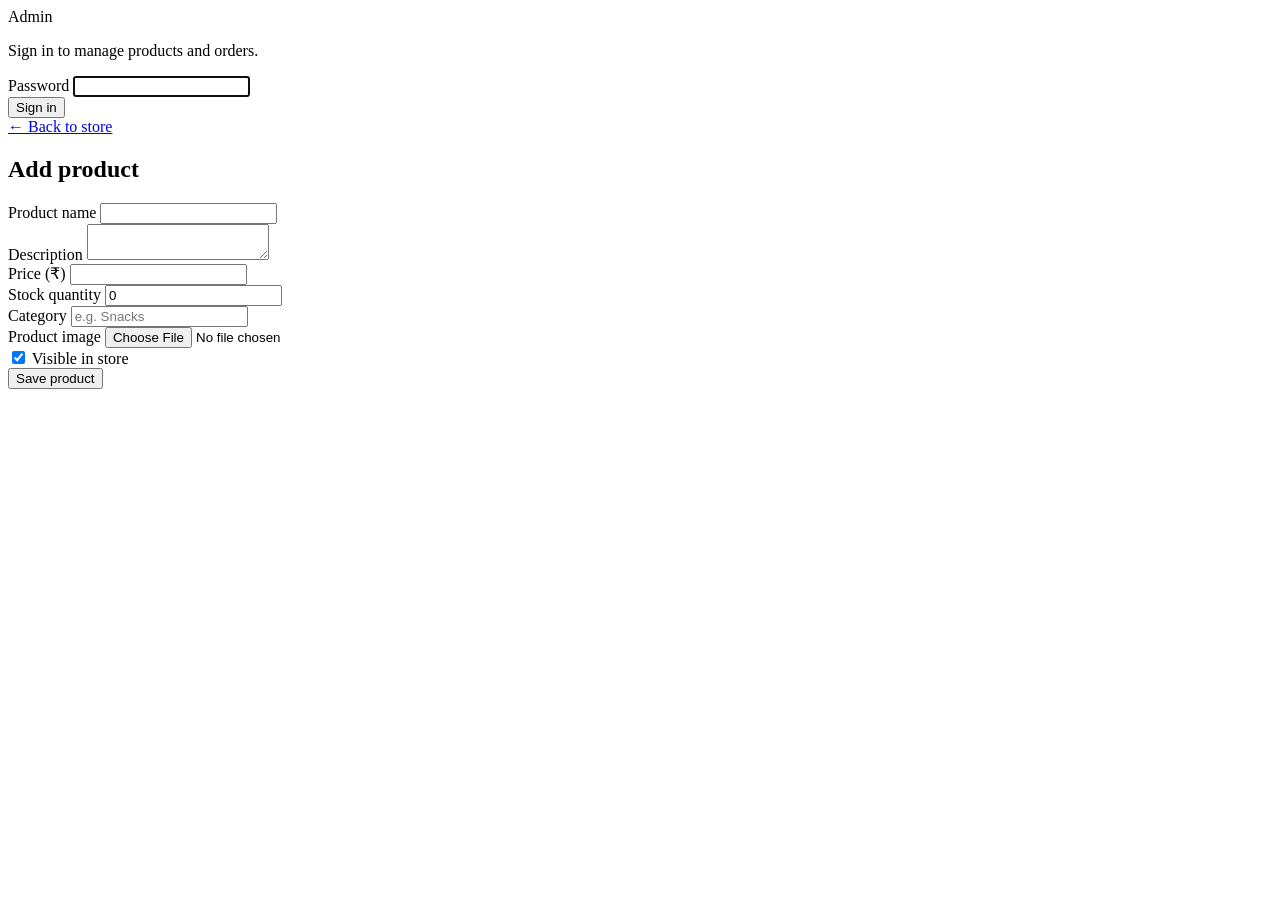
==== admin.html @ d1e8a43c "Add files via upload" ====
<!DOCTYPE html>
<html lang="en">
<head>
<meta charset="UTF-8">
<meta name="viewport" content="width=device-width, initial-scale=1.0">
<title>Admin — Ledger & Co.</title>
<link rel="stylesheet" href="assets/css/style.css">
<link rel="stylesheet" href="assets/css/admin.css">
</head>
<body class="admin-body">

<!-- Login screen -->
<div class="login-screen" id="loginScreen">
  <div class="login-card">
    <span class="login-mark">Admin</span>
    <p class="login-sub">Sign in to manage products and orders.</p>
    <div class="form-error" id="loginError"></div>
    <form id="loginForm">
      <div class="field">
        <label for="adminPassword">Password</label>
        <input type="password" id="adminPassword" required autofocus>
      </div>
      <button type="submit" class="checkout-btn" id="loginBtn">Sign in</button>
    </form>
    <a class="back-link" href="index.html">&larr; Back to store</a>
  </div>
</div>

<!-- Admin dashboard -->
<div class="admin-wrap" id="adminWrap" style="display:none;">
  <header class="admin-header">
    <div class="container admin-header-inner">
      <span class="brand-mark">Admin panel</span>
      <div class="admin-header-actions">
        <a href="index.html" target="_blank" class="ghost-btn">View store</a>
        <button class="ghost-btn" id="logoutBtn">Log out</button>
      </div>
    </div>
  </header>

  <nav class="admin-tabs container">
    <button class="tab-btn active" data-tab="products">Products</button>
    <button class="tab-btn" data-tab="orders">Orders</button>
  </nav>

  <main class="container admin-main">

    <!-- Products tab -->
    <section id="tab-products" class="tab-panel active">
      <div class="panel-head">
        <h2>Products</h2>
        <button class="primary-btn" id="newProductBtn">+ Add product</button>
      </div>
      <div id="productsTableWrap">
        <div class="loading-state">Loading products…</div>
      </div>
    </section>

    <!-- Orders tab -->
    <section id="tab-orders" class="tab-panel">
      <div class="panel-head">
        <h2>Orders</h2>
        <div class="stats-row" id="orderStats"></div>
      </div>
      <div id="ordersTableWrap">
        <div class="loading-state">Loading orders…</div>
      </div>
    </section>

  </main>
</div>

<!-- Product editor modal -->
<div class="modal" id="productModal">
  <div class="modal-card">
    <h2 id="productModalTitle">Add product</h2>
    <div class="form-error" id="productError"></div>
    <form id="productForm">
      <input type="hidden" id="prodId">
      <div class="field">
        <label for="prodName">Product name</label>
        <input type="text" id="prodName" required>
      </div>
      <div class="field">
        <label for="prodDescription">Description</label>
        <textarea id="prodDescription" rows="2"></textarea>
      </div>
      <div class="field-row">
        <div class="field">
          <label for="prodPrice">Price (₹)</label>
          <input type="number" id="prodPrice" min="0" step="0.01" required>
        </div>
        <div class="field">
          <label for="prodStock">Stock quantity</label>
          <input type="number" id="prodStock" min="0" step="1" value="0" required>
        </div>
      </div>
      <div class="field">
        <label for="prodCategory">Category</label>
        <input type="text" id="prodCategory" placeholder="e.g. Snacks">
      </div>
      <div class="field">
        <label for="prodImage">Product image</label>
        <input type="file" id="prodImage" accept="image/*">
        <div id="imagePreviewWrap"></div>
      </div>
      <div class="field checkbox-field">
        <label><input type="checkbox" id="prodActive" checked> Visible in store</label>
      </div>
      <button type="submit" class="checkout-btn" id="saveProductBtn">Save product</button>
    </form>
  </div>
</div>

<div class="toast" id="toast"></div>

<script src="assets/js/config.js"></script>
<script src="assets/js/api.js"></script>
<script src="assets/js/admin.js"></script>
</body>
</html>
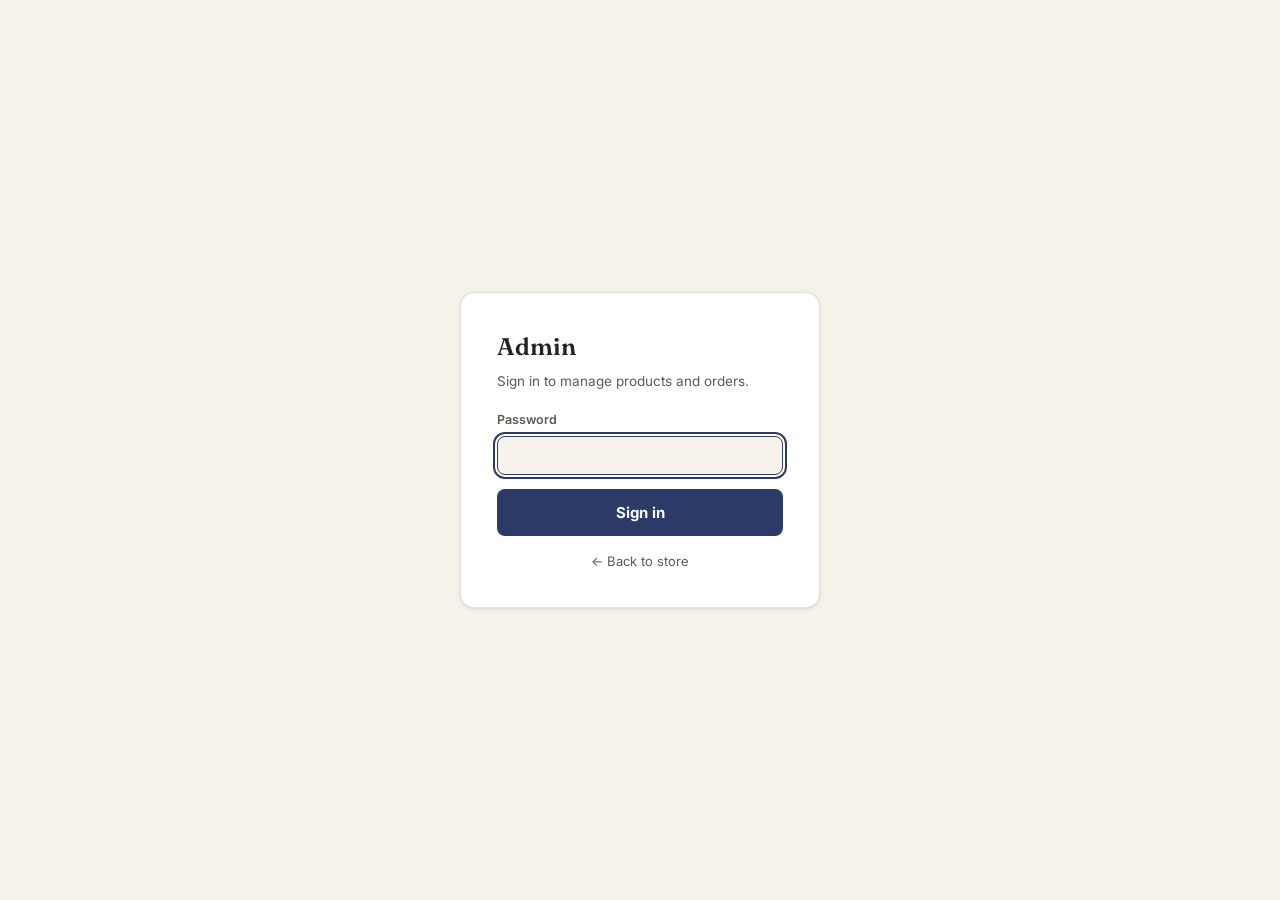
==== commit b8377701: "admin.html" ====
--- a/admin.html
+++ b/admin.html
@@ -3,7 +3,7 @@
 <head>
 <meta charset="UTF-8">
 <meta name="viewport" content="width=device-width, initial-scale=1.0">
-<title>Admin — Ledger & Co.</title>
+<title>MS-Shoppy</title>
 <link rel="stylesheet" href="assets/css/style.css">
 <link rel="stylesheet" href="assets/css/admin.css">
 </head>
--- a/assets/css/style.css
+++ b/assets/css/style.css
@@ -0,0 +1,698 @@
+@import url('https://fonts.googleapis.com/css2?family=Fraunces:opsz,wght@9..144,400;9..144,500;9..144,600;9..144,700&family=Inter:wght@400;500;600;700&family=IBM+Plex+Mono:wght@400;500&display=swap');
+
+:root {
+  --paper: #F7F3EA;
+  --paper-raised: #FFFFFF;
+  --ink: #20241F;
+  --ink-soft: #5B5B52;
+  --indigo: #2B3A67;
+  --indigo-deep: #1D2947;
+  --marigold: #E8963A;
+  --marigold-deep: #C97A22;
+  --sage: #6F8F6B;
+  --terracotta: #B4532A;
+  --line: rgba(32, 36, 31, 0.14);
+
+  --font-display: 'Fraunces', serif;
+  --font-body: 'Inter', sans-serif;
+  --font-mono: 'IBM Plex Mono', monospace;
+
+  --radius: 10px;
+  --shadow: 0 2px 10px rgba(32, 36, 31, 0.06), 0 1px 2px rgba(32, 36, 31, 0.08);
+  --shadow-lift: 0 12px 30px rgba(32, 36, 31, 0.14);
+}
+
+* { box-sizing: border-box; }
+
+html { scroll-behavior: smooth; }
+
+body {
+  margin: 0;
+  background: var(--paper);
+  color: var(--ink);
+  font-family: var(--font-body);
+  line-height: 1.5;
+  -webkit-font-smoothing: antialiased;
+}
+
+img { max-width: 100%; display: block; }
+
+a { color: inherit; }
+
+button {
+  font-family: inherit;
+  cursor: pointer;
+  border: none;
+}
+
+:focus-visible {
+  outline: 2px solid var(--indigo);
+  outline-offset: 2px;
+}
+
+.container {
+  max-width: 1180px;
+  margin: 0 auto;
+  padding: 0 24px;
+}
+
+/* ---------- Header ---------- */
+.site-header {
+  position: sticky;
+  top: 0;
+  z-index: 40;
+  background: var(--paper);
+  border-bottom: 1px solid var(--line);
+}
+
+.site-header .container {
+  display: flex;
+  align-items: center;
+  justify-content: space-between;
+  padding-top: 18px;
+  padding-bottom: 18px;
+  gap: 20px;
+}
+
+.brand {
+  display: flex;
+  flex-direction: column;
+  gap: 2px;
+}
+
+.brand-mark {
+  font-family: var(--font-display);
+  font-size: 26px;
+  font-weight: 600;
+  letter-spacing: -0.01em;
+}
+
+.brand-tag {
+  font-size: 12.5px;
+  color: var(--ink-soft);
+  letter-spacing: 0.01em;
+}
+
+.header-actions {
+  display: flex;
+  align-items: center;
+  gap: 14px;
+}
+
+.search-box {
+  display: flex;
+  align-items: center;
+  background: var(--paper-raised);
+  border: 1px solid var(--line);
+  border-radius: 999px;
+  padding: 8px 16px;
+  min-width: 220px;
+}
+
+.search-box input {
+  border: none;
+  background: transparent;
+  outline: none;
+  font-family: var(--font-body);
+  font-size: 14px;
+  width: 100%;
+  color: var(--ink);
+}
+
+.cart-button {
+  position: relative;
+  display: flex;
+  align-items: center;
+  gap: 8px;
+  background: var(--indigo);
+  color: #fff;
+  padding: 10px 18px;
+  border-radius: 999px;
+  font-weight: 600;
+  font-size: 14px;
+  transition: background 0.15s ease;
+}
+
+.cart-button:hover { background: var(--indigo-deep); }
+
+.cart-count {
+  background: var(--marigold);
+  color: var(--indigo-deep);
+  font-family: var(--font-mono);
+  font-size: 12px;
+  padding: 1px 7px;
+  border-radius: 999px;
+  min-width: 20px;
+  text-align: center;
+}
+
+/* ---------- Hero ---------- */
+.hero {
+  border-bottom: 1px solid var(--line);
+  padding: 56px 0 40px;
+}
+
+.hero-eyebrow {
+  font-family: var(--font-mono);
+  font-size: 12px;
+  letter-spacing: 0.08em;
+  text-transform: uppercase;
+  color: var(--marigold-deep);
+  display: inline-flex;
+  align-items: center;
+  gap: 8px;
+  margin-bottom: 14px;
+}
+
+.hero-eyebrow::before {
+  content: '';
+  width: 7px;
+  height: 7px;
+  border-radius: 50%;
+  background: var(--sage);
+  display: inline-block;
+}
+
+.hero h1 {
+  font-family: var(--font-display);
+  font-size: clamp(32px, 5vw, 52px);
+  line-height: 1.05;
+  margin: 0 0 14px;
+  max-width: 720px;
+  font-weight: 600;
+}
+
+.hero p {
+  color: var(--ink-soft);
+  font-size: 16px;
+  max-width: 520px;
+  margin: 0;
+}
+
+/* ---------- Category chips ---------- */
+.category-row {
+  display: flex;
+  gap: 10px;
+  flex-wrap: wrap;
+  padding: 24px 0 8px;
+}
+
+.chip {
+  background: var(--paper-raised);
+  border: 1px solid var(--line);
+  padding: 7px 16px;
+  border-radius: 999px;
+  font-size: 13.5px;
+  font-weight: 500;
+  color: var(--ink-soft);
+  transition: all 0.15s ease;
+}
+
+.chip.active,
+.chip:hover {
+  background: var(--indigo);
+  color: #fff;
+  border-color: var(--indigo);
+}
+
+/* ---------- Product grid ---------- */
+.product-grid {
+  display: grid;
+  grid-template-columns: repeat(auto-fill, minmax(230px, 1fr));
+  gap: 22px;
+  padding: 28px 0 64px;
+}
+
+.product-card {
+  background: var(--paper-raised);
+  border: 1px solid var(--line);
+  border-radius: var(--radius);
+  overflow: hidden;
+  display: flex;
+  flex-direction: column;
+  transition: transform 0.18s ease, box-shadow 0.18s ease;
+}
+
+.product-card:hover {
+  transform: translateY(-3px);
+  box-shadow: var(--shadow-lift);
+}
+
+.product-thumb {
+  aspect-ratio: 1 / 1;
+  background: #EFEAE0;
+  display: flex;
+  align-items: center;
+  justify-content: center;
+  overflow: hidden;
+}
+
+.product-thumb img { width: 100%; height: 100%; object-fit: cover; }
+
+.product-thumb .placeholder {
+  font-family: var(--font-display);
+  font-size: 40px;
+  color: var(--ink-soft);
+  opacity: 0.4;
+}
+
+.product-body {
+  padding: 14px 16px 16px;
+  display: flex;
+  flex-direction: column;
+  gap: 8px;
+  flex: 1;
+}
+
+.product-category {
+  font-family: var(--font-mono);
+  font-size: 10.5px;
+  letter-spacing: 0.06em;
+  text-transform: uppercase;
+  color: var(--ink-soft);
+}
+
+.product-name {
+  font-family: var(--font-display);
+  font-size: 17px;
+  font-weight: 600;
+  line-height: 1.25;
+}
+
+.product-desc {
+  font-size: 13px;
+  color: var(--ink-soft);
+  flex: 1;
+  display: -webkit-box;
+  -webkit-line-clamp: 2;
+  -webkit-box-orient: vertical;
+  overflow: hidden;
+}
+
+.product-footer {
+  display: flex;
+  align-items: center;
+  justify-content: space-between;
+  margin-top: 4px;
+}
+
+.product-price {
+  font-family: var(--font-mono);
+  font-weight: 600;
+  font-size: 15.5px;
+}
+
+.add-btn {
+  background: var(--indigo);
+  color: #fff;
+  padding: 8px 14px;
+  border-radius: 8px;
+  font-size: 13px;
+  font-weight: 600;
+}
+
+.add-btn:hover { background: var(--indigo-deep); }
+
+.add-btn:disabled {
+  background: #C9C4B8;
+  cursor: not-allowed;
+}
+
+.stock-flag {
+  font-family: var(--font-mono);
+  font-size: 11px;
+  color: var(--terracotta);
+}
+
+.empty-state, .loading-state {
+  text-align: center;
+  padding: 60px 20px;
+  color: var(--ink-soft);
+  font-family: var(--font-display);
+  font-size: 18px;
+  grid-column: 1 / -1;
+}
+
+/* ---------- Cart drawer ---------- */
+.overlay {
+  position: fixed;
+  inset: 0;
+  background: rgba(29, 27, 22, 0.42);
+  opacity: 0;
+  pointer-events: none;
+  transition: opacity 0.2s ease;
+  z-index: 50;
+}
+
+.overlay.open { opacity: 1; pointer-events: auto; }
+
+.drawer {
+  position: fixed;
+  top: 0;
+  right: 0;
+  height: 100%;
+  width: min(420px, 100%);
+  background: var(--paper);
+  transform: translateX(100%);
+  transition: transform 0.25s ease;
+  z-index: 51;
+  display: flex;
+  flex-direction: column;
+  box-shadow: -12px 0 30px rgba(0,0,0,0.15);
+}
+
+.drawer.open { transform: translateX(0); }
+
+.drawer-header {
+  padding: 22px 24px;
+  border-bottom: 1px solid var(--line);
+  display: flex;
+  align-items: center;
+  justify-content: space-between;
+}
+
+.drawer-header h2 {
+  font-family: var(--font-display);
+  font-size: 20px;
+  margin: 0;
+}
+
+.drawer-close {
+  background: none;
+  font-size: 22px;
+  color: var(--ink-soft);
+  line-height: 1;
+}
+
+.drawer-body {
+  flex: 1;
+  overflow-y: auto;
+  padding: 16px 24px;
+}
+
+.cart-item {
+  display: flex;
+  gap: 12px;
+  padding: 14px 0;
+  border-bottom: 1px solid var(--line);
+}
+
+.cart-item img {
+  width: 56px;
+  height: 56px;
+  border-radius: 8px;
+  object-fit: cover;
+  background: #EFEAE0;
+}
+
+.cart-item-info { flex: 1; }
+
+.cart-item-name { font-weight: 600; font-size: 14px; margin-bottom: 2px; }
+
+.cart-item-price { font-family: var(--font-mono); font-size: 12.5px; color: var(--ink-soft); }
+
+.qty-control {
+  display: flex;
+  align-items: center;
+  gap: 10px;
+  margin-top: 8px;
+}
+
+.qty-control button {
+  width: 24px;
+  height: 24px;
+  border-radius: 6px;
+  background: var(--paper-raised);
+  border: 1px solid var(--line);
+  font-size: 14px;
+  display: flex;
+  align-items: center;
+  justify-content: center;
+}
+
+.qty-control span { font-family: var(--font-mono); font-size: 13px; min-width: 16px; text-align: center; }
+
+.remove-link {
+  background: none;
+  color: var(--terracotta);
+  font-size: 12px;
+  text-decoration: underline;
+  margin-left: auto;
+  align-self: center;
+}
+
+.drawer-footer {
+  border-top: 1px solid var(--line);
+  padding: 18px 24px 24px;
+}
+
+.subtotal-row {
+  display: flex;
+  justify-content: space-between;
+  font-size: 15px;
+  margin-bottom: 14px;
+}
+
+.subtotal-row strong { font-family: var(--font-mono); font-size: 17px; }
+
+.checkout-btn {
+  width: 100%;
+  background: var(--indigo);
+  color: #fff;
+  padding: 14px;
+  border-radius: 8px;
+  font-weight: 700;
+  font-size: 15px;
+}
+
+.checkout-btn:hover { background: var(--indigo-deep); }
+
+.checkout-btn:disabled { background: #C9C4B8; cursor: not-allowed; }
+
+.empty-cart {
+  text-align: center;
+  padding: 60px 10px;
+  color: var(--ink-soft);
+}
+
+/* ---------- Modal (checkout / confirmation) ---------- */
+.modal {
+  position: fixed;
+  inset: 0;
+  z-index: 60;
+  display: flex;
+  align-items: center;
+  justify-content: center;
+  padding: 20px;
+  background: rgba(29, 27, 22, 0.5);
+  opacity: 0;
+  pointer-events: none;
+  transition: opacity 0.2s ease;
+}
+
+.modal.open { opacity: 1; pointer-events: auto; }
+
+.modal-card {
+  background: var(--paper-raised);
+  border-radius: 14px;
+  max-width: 480px;
+  width: 100%;
+  max-height: 88vh;
+  overflow-y: auto;
+  padding: 28px;
+  transform: translateY(10px);
+  transition: transform 0.2s ease;
+}
+
+.modal.open .modal-card { transform: translateY(0); }
+
+.modal-card h2 {
+  font-family: var(--font-display);
+  font-size: 22px;
+  margin: 0 0 4px;
+}
+
+.modal-sub {
+  color: var(--ink-soft);
+  font-size: 13.5px;
+  margin: 0 0 20px;
+}
+
+.field {
+  margin-bottom: 14px;
+}
+
+.field label {
+  display: block;
+  font-size: 12.5px;
+  font-weight: 600;
+  margin-bottom: 6px;
+  color: var(--ink-soft);
+}
+
+.field input,
+.field textarea,
+.field select {
+  width: 100%;
+  padding: 10px 12px;
+  border: 1px solid var(--line);
+  border-radius: 8px;
+  font-family: var(--font-body);
+  font-size: 14px;
+  background: var(--paper);
+  color: var(--ink);
+}
+
+.field input:focus,
+.field textarea:focus,
+.field select:focus {
+  border-color: var(--indigo);
+}
+
+.field-row { display: flex; gap: 12px; }
+.field-row .field { flex: 1; }
+
+.field-error {
+  color: var(--terracotta);
+  font-size: 12px;
+  margin-top: 4px;
+  display: none;
+}
+
+.field.invalid input,
+.field.invalid textarea { border-color: var(--terracotta); }
+
+.field.invalid .field-error { display: block; }
+
+.cod-note {
+  background: #EFF3EC;
+  border: 1px solid rgba(111, 143, 107, 0.35);
+  color: #3E5A3B;
+  font-size: 12.5px;
+  padding: 10px 12px;
+  border-radius: 8px;
+  margin-bottom: 16px;
+}
+
+.form-error {
+  color: var(--terracotta);
+  font-size: 13px;
+  margin-bottom: 12px;
+  display: none;
+}
+
+.form-error.show { display: block; }
+
+/* ---------- Receipt / confirmation ---------- */
+.receipt {
+  background: var(--paper);
+  border-radius: 10px;
+  padding: 22px 20px;
+  position: relative;
+  font-family: var(--font-mono);
+}
+
+.receipt::before,
+.receipt::after {
+  content: '';
+  position: absolute;
+  left: 0; right: 0;
+  height: 10px;
+  background-image: radial-gradient(circle, var(--paper-raised) 5px, transparent 5.5px);
+  background-size: 16px 16px;
+  background-repeat: repeat-x;
+}
+
+.receipt::before { top: -6px; }
+.receipt::after { bottom: -6px; transform: rotate(180deg); }
+
+.receipt-head {
+  text-align: center;
+  margin-bottom: 14px;
+}
+
+.receipt-head .stamp {
+  display: inline-block;
+  border: 2px solid var(--sage);
+  color: var(--sage);
+  font-weight: 700;
+  font-size: 12px;
+  letter-spacing: 0.08em;
+  padding: 4px 10px;
+  border-radius: 4px;
+  transform: rotate(-2deg);
+  margin-bottom: 8px;
+}
+
+.receipt-head .order-id { font-size: 19px; font-weight: 600; }
+
+.receipt-divider {
+  border-top: 1px dashed var(--line);
+  margin: 14px 0;
+}
+
+.receipt-row {
+  display: flex;
+  justify-content: space-between;
+  font-size: 13px;
+  margin-bottom: 6px;
+}
+
+.receipt-row.total { font-weight: 700; font-size: 14.5px; }
+
+.receipt-note {
+  font-family: var(--font-body);
+  font-size: 12.5px;
+  color: var(--ink-soft);
+  text-align: center;
+  margin-top: 14px;
+}
+
+.continue-btn {
+  width: 100%;
+  margin-top: 20px;
+  background: var(--indigo);
+  color: #fff;
+  padding: 12px;
+  border-radius: 8px;
+  font-weight: 700;
+  font-family: var(--font-body);
+}
+
+/* ---------- Footer ---------- */
+.site-footer {
+  border-top: 1px solid var(--line);
+  padding: 28px 0;
+  color: var(--ink-soft);
+  font-size: 13px;
+  display: flex;
+  justify-content: space-between;
+  flex-wrap: wrap;
+  gap: 10px;
+}
+
+.site-footer a { color: var(--ink-soft); }
+
+/* ---------- Toast ---------- */
+.toast {
+  position: fixed;
+  bottom: 24px;
+  left: 50%;
+  transform: translateX(-50%) translateY(20px);
+  background: var(--ink);
+  color: var(--paper);
+  padding: 12px 20px;
+  border-radius: 8px;
+  font-size: 13.5px;
+  opacity: 0;
+  pointer-events: none;
+  transition: all 0.25s ease;
+  z-index: 70;
+}
+
+.toast.show { opacity: 1; transform: translateX(-50%) translateY(0); }
+
+@media (max-width: 640px) {
+  .search-box { display: none; }
+  .site-header .container { gap: 10px; }
+}
--- a/assets/css/admin.css
+++ b/assets/css/admin.css
@@ -0,0 +1,245 @@
+.admin-body { background: var(--paper); }
+
+/* ---------- Login ---------- */
+.login-screen {
+  min-height: 100vh;
+  display: flex;
+  align-items: center;
+  justify-content: center;
+  padding: 20px;
+}
+
+.login-card {
+  background: var(--paper-raised);
+  border: 1px solid var(--line);
+  border-radius: 14px;
+  padding: 36px;
+  max-width: 360px;
+  width: 100%;
+  box-shadow: var(--shadow);
+}
+
+.login-mark {
+  font-family: var(--font-display);
+  font-size: 24px;
+  font-weight: 600;
+}
+
+.login-sub {
+  color: var(--ink-soft);
+  font-size: 13.5px;
+  margin: 6px 0 20px;
+}
+
+.back-link {
+  display: block;
+  text-align: center;
+  margin-top: 16px;
+  font-size: 13px;
+  color: var(--ink-soft);
+  text-decoration: none;
+}
+
+/* ---------- Admin shell ---------- */
+.admin-header {
+  border-bottom: 1px solid var(--line);
+  background: var(--paper-raised);
+}
+
+.admin-header-inner {
+  display: flex;
+  align-items: center;
+  justify-content: space-between;
+  padding: 16px 24px;
+}
+
+.admin-header-actions { display: flex; gap: 10px; }
+
+.ghost-btn {
+  background: transparent;
+  border: 1px solid var(--line);
+  padding: 8px 14px;
+  border-radius: 8px;
+  font-size: 13px;
+  font-weight: 600;
+  text-decoration: none;
+  color: var(--ink);
+}
+
+.ghost-btn:hover { border-color: var(--indigo); color: var(--indigo); }
+
+.admin-tabs {
+  display: flex;
+  gap: 6px;
+  padding-top: 18px;
+}
+
+.tab-btn {
+  background: transparent;
+  padding: 10px 18px;
+  border-radius: 8px 8px 0 0;
+  font-weight: 600;
+  font-size: 14px;
+  color: var(--ink-soft);
+}
+
+.tab-btn.active {
+  background: var(--paper-raised);
+  color: var(--indigo);
+  border: 1px solid var(--line);
+  border-bottom-color: var(--paper-raised);
+  margin-bottom: -1px;
+}
+
+.admin-main {
+  padding: 24px;
+  background: var(--paper-raised);
+  border: 1px solid var(--line);
+  border-radius: 0 10px 10px 10px;
+  margin-top: -1px;
+  min-height: 60vh;
+}
+
+.tab-panel { display: none; }
+.tab-panel.active { display: block; }
+
+.panel-head {
+  display: flex;
+  align-items: center;
+  justify-content: space-between;
+  margin-bottom: 20px;
+  flex-wrap: wrap;
+  gap: 12px;
+}
+
+.panel-head h2 {
+  font-family: var(--font-display);
+  font-size: 22px;
+  margin: 0;
+}
+
+.primary-btn {
+  background: var(--indigo);
+  color: #fff;
+  padding: 10px 18px;
+  border-radius: 8px;
+  font-weight: 600;
+  font-size: 13.5px;
+}
+
+.primary-btn:hover { background: var(--indigo-deep); }
+
+.stats-row { display: flex; gap: 10px; flex-wrap: wrap; }
+
+.stat-pill {
+  background: var(--paper);
+  border: 1px solid var(--line);
+  padding: 6px 14px;
+  border-radius: 999px;
+  font-size: 12.5px;
+  font-family: var(--font-mono);
+}
+
+/* ---------- Tables ---------- */
+.data-table {
+  width: 100%;
+  border-collapse: collapse;
+  font-size: 13.5px;
+}
+
+.data-table th {
+  text-align: left;
+  font-size: 11.5px;
+  text-transform: uppercase;
+  letter-spacing: 0.05em;
+  color: var(--ink-soft);
+  padding: 10px 12px;
+  border-bottom: 1px solid var(--line);
+}
+
+.data-table td {
+  padding: 12px;
+  border-bottom: 1px solid var(--line);
+  vertical-align: middle;
+}
+
+.data-table tr:last-child td { border-bottom: none; }
+
+.table-thumb {
+  width: 42px;
+  height: 42px;
+  border-radius: 6px;
+  object-fit: cover;
+  background: #EFEAE0;
+}
+
+.table-actions { display: flex; gap: 8px; }
+
+.icon-btn {
+  background: var(--paper);
+  border: 1px solid var(--line);
+  padding: 6px 12px;
+  border-radius: 6px;
+  font-size: 12px;
+  font-weight: 600;
+}
+
+.icon-btn:hover { border-color: var(--indigo); color: var(--indigo); }
+
+.icon-btn.danger:hover { border-color: var(--terracotta); color: var(--terracotta); }
+
+.badge {
+  display: inline-block;
+  padding: 3px 10px;
+  border-radius: 999px;
+  font-size: 11.5px;
+  font-weight: 600;
+  font-family: var(--font-mono);
+}
+
+.badge.active { background: rgba(111,143,107,0.15); color: var(--sage); }
+.badge.inactive { background: rgba(180,83,42,0.12); color: var(--terracotta); }
+
+.status-select {
+  padding: 6px 10px;
+  border-radius: 6px;
+  border: 1px solid var(--line);
+  font-size: 12.5px;
+  font-family: var(--font-body);
+  background: var(--paper);
+}
+
+.status-select.Pending { color: var(--marigold-deep); }
+.status-select.Confirmed { color: var(--indigo); }
+.status-select.Delivered { color: var(--sage); }
+.status-select.Cancelled { color: var(--terracotta); }
+
+.order-items-cell {
+  font-size: 12px;
+  color: var(--ink-soft);
+  max-width: 220px;
+}
+
+.checkbox-field label {
+  display: flex;
+  align-items: center;
+  gap: 8px;
+  font-weight: 500;
+  color: var(--ink);
+}
+
+.checkbox-field input { width: auto; }
+
+#imagePreviewWrap { margin-top: 10px; }
+
+#imagePreviewWrap img {
+  width: 90px;
+  height: 90px;
+  object-fit: cover;
+  border-radius: 8px;
+  border: 1px solid var(--line);
+}
+
+@media (max-width: 720px) {
+  .data-table { display: block; overflow-x: auto; white-space: nowrap; }
+}
